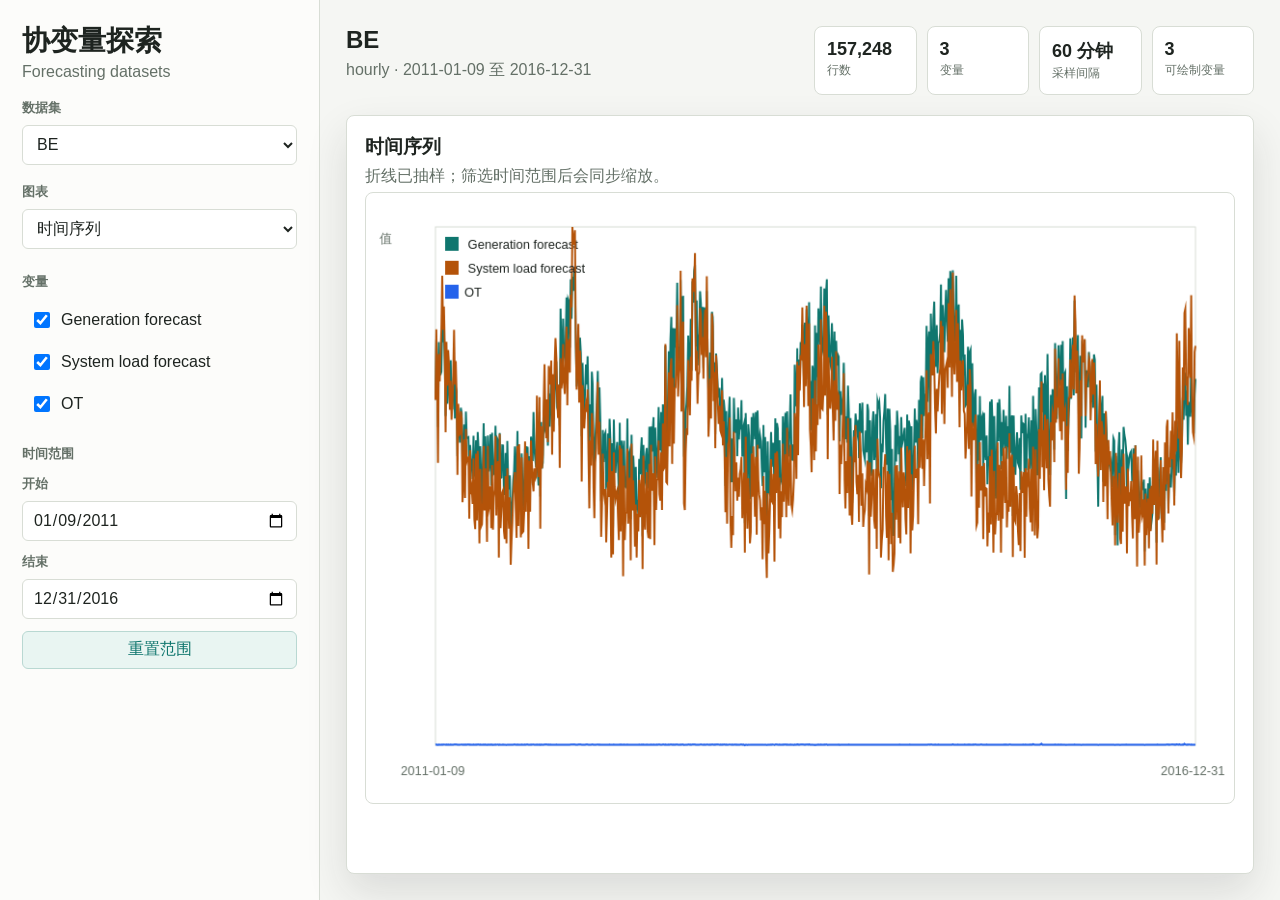
==== visualization/index.html @ 69a54b28 "first commit" ====
<!doctype html>
<html lang="zh-CN">
  <head>
    <meta charset="utf-8" />
    <meta name="viewport" content="width=device-width, initial-scale=1" />
    <title>协变量时间序列探索仪表盘</title>
    <link rel="stylesheet" href="./styles.css" />
  </head>
  <body>
    <main class="app-shell">
      <aside class="sidebar">
        <div class="brand">
          <h1>协变量探索</h1>
          <p>Forecasting datasets</p>
        </div>

        <label class="field">
          <span>数据集</span>
          <select id="datasetSelect"></select>
        </label>

        <label class="field">
          <span>图表</span>
          <select id="viewSelect">
            <option value="series">时间序列</option>
            <option value="seasonality">季节性热力图</option>
            <option value="distribution">分布与箱线摘要</option>
            <option value="correlation">相关性矩阵</option>
            <option value="lag">滞后相关</option>
            <option value="anomaly">异常点</option>
            <option value="channels">高维通道概览</option>
          </select>
        </label>

        <section class="panel">
          <div class="panel-title">变量</div>
          <div id="variableList" class="checks"></div>
        </section>

        <section class="panel">
          <div class="panel-title">时间范围</div>
          <label class="field compact">
            <span>开始</span>
            <input id="startDate" type="date" />
          </label>
          <label class="field compact">
            <span>结束</span>
            <input id="endDate" type="date" />
          </label>
          <button id="resetRange" class="secondary" type="button">重置范围</button>
        </section>
      </aside>

      <section class="workspace">
        <header class="topbar">
          <div>
            <h2 id="datasetTitle">加载中</h2>
            <p id="datasetSubtitle"></p>
          </div>
          <div id="statStrip" class="stat-strip"></div>
        </header>

        <section class="chart-card">
          <div class="chart-head">
            <div>
              <h3 id="chartTitle">时间序列</h3>
              <p id="chartNote"></p>
            </div>
          </div>
          <canvas id="mainCanvas" width="1200" height="620"></canvas>
          <div id="tableView" class="table-view hidden"></div>
        </section>
      </section>
    </main>

    <script src="./app.js"></script>
  </body>
</html>
---- visualization/styles.css ----
:root {
  --bg: #f5f6f3;
  --ink: #1e2420;
  --muted: #647067;
  --line: #d8ddd5;
  --panel: #ffffff;
  --accent: #0f766e;
  --accent-2: #b45309;
  --accent-3: #2563eb;
  --danger: #be123c;
  --shadow: 0 18px 42px rgba(30, 36, 32, 0.12);
}

* {
  box-sizing: border-box;
}

body {
  margin: 0;
  color: var(--ink);
  background: var(--bg);
  font-family: "Microsoft YaHei", "Segoe UI", Arial, sans-serif;
}

button,
select,
input {
  font: inherit;
}

.app-shell {
  display: grid;
  grid-template-columns: 320px minmax(0, 1fr);
  min-height: 100vh;
}

.sidebar {
  display: flex;
  flex-direction: column;
  gap: 18px;
  padding: 26px 22px;
  background: #fcfcfa;
  border-right: 1px solid var(--line);
}

.brand h1 {
  margin: 0;
  font-size: 28px;
  line-height: 1.1;
}

.brand p,
.topbar p,
.chart-head p {
  margin: 6px 0 0;
  color: var(--muted);
}

.field {
  display: grid;
  gap: 8px;
}

.field span,
.panel-title {
  color: var(--muted);
  font-size: 13px;
  font-weight: 700;
}

select,
input {
  width: 100%;
  min-height: 40px;
  padding: 8px 10px;
  color: var(--ink);
  background: #fff;
  border: 1px solid var(--line);
  border-radius: 6px;
}

.panel {
  display: grid;
  gap: 12px;
  padding-top: 6px;
}

.checks {
  display: grid;
  gap: 8px;
  max-height: 340px;
  overflow: auto;
  padding-right: 4px;
}

.check-row {
  display: flex;
  align-items: center;
  gap: 8px;
  min-height: 32px;
  padding: 5px 7px;
  border: 1px solid transparent;
  border-radius: 6px;
}

.check-row:hover {
  border-color: var(--line);
  background: #f5f8f6;
}

.check-row input {
  width: 16px;
  min-height: 16px;
}

.secondary {
  min-height: 38px;
  color: var(--accent);
  background: #e9f5f2;
  border: 1px solid #b9d8d2;
  border-radius: 6px;
  cursor: pointer;
}

.workspace {
  display: grid;
  grid-template-rows: auto 1fr;
  gap: 20px;
  padding: 26px;
  min-width: 0;
}

.topbar {
  display: flex;
  align-items: flex-start;
  justify-content: space-between;
  gap: 18px;
}

.topbar h2,
.chart-head h3 {
  margin: 0;
}

.stat-strip {
  display: grid;
  grid-template-columns: repeat(4, minmax(100px, 1fr));
  gap: 10px;
  min-width: 440px;
}

.stat {
  padding: 12px;
  background: var(--panel);
  border: 1px solid var(--line);
  border-radius: 8px;
}

.stat b {
  display: block;
  font-size: 18px;
}

.stat span {
  color: var(--muted);
  font-size: 12px;
}

.chart-card {
  min-width: 0;
  padding: 18px;
  background: var(--panel);
  border: 1px solid var(--line);
  border-radius: 8px;
  box-shadow: var(--shadow);
}

.chart-head {
  display: flex;
  align-items: flex-start;
  justify-content: space-between;
  min-height: 58px;
}

canvas {
  display: block;
  width: 100%;
  height: min(68vh, 620px);
  border: 1px solid var(--line);
  border-radius: 8px;
  background: #fff;
}

.table-view {
  overflow: auto;
  max-height: min(68vh, 620px);
  border: 1px solid var(--line);
  border-radius: 8px;
}

table {
  width: 100%;
  border-collapse: collapse;
  background: #fff;
}

th,
td {
  padding: 10px 12px;
  border-bottom: 1px solid var(--line);
  text-align: left;
  white-space: nowrap;
}

th {
  position: sticky;
  top: 0;
  background: #eef3ef;
}

.hidden {
  display: none;
}

@media (max-width: 980px) {
  .app-shell {
    grid-template-columns: 1fr;
  }

  .sidebar {
    border-right: none;
    border-bottom: 1px solid var(--line);
  }

  .topbar {
    display: grid;
  }

  .stat-strip {
    min-width: 0;
    grid-template-columns: repeat(2, minmax(0, 1fr));
  }
}
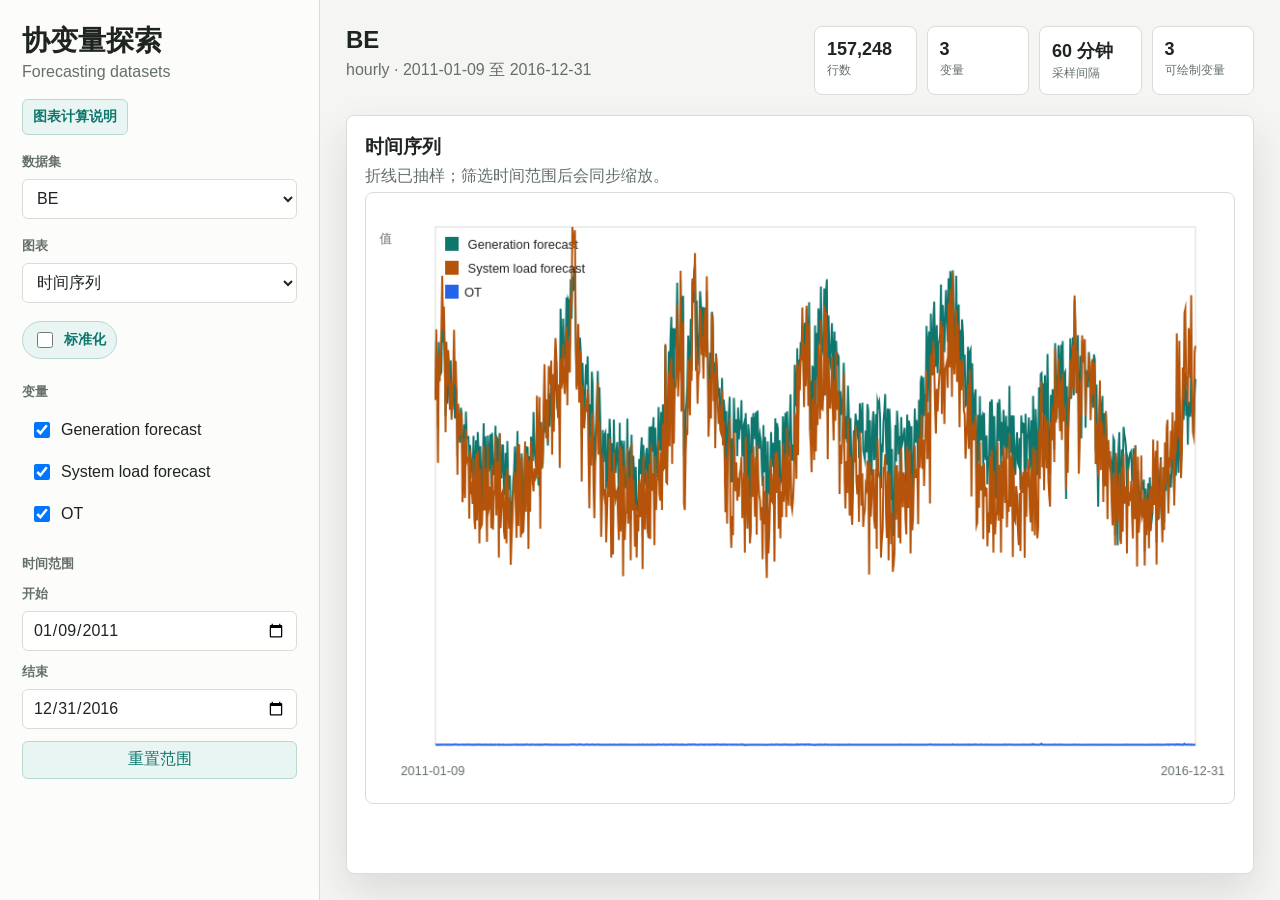
==== commit aa024f3a: "feat: normalization; calculation definition" ====
--- a/visualization/index.html
+++ b/visualization/index.html
@@ -14,6 +14,8 @@
           <p>Forecasting datasets</p>
         </div>
 
+        <a class="doc-link" href="./calculations.html">图表计算说明</a>
+
         <label class="field">
           <span>数据集</span>
           <select id="datasetSelect"></select>
@@ -27,9 +29,15 @@
             <option value="distribution">分布与箱线摘要</option>
             <option value="correlation">相关性矩阵</option>
             <option value="lag">滞后相关</option>
+            <option value="periodicity">周期性分析</option>
             <option value="anomaly">异常点</option>
             <option value="channels">高维通道概览</option>
           </select>
+        </label>
+
+        <label id="standardizeControl" class="toggle-row">
+          <input id="standardizeToggle" type="checkbox" />
+          <span>标准化</span>
         </label>
 
         <section class="panel">
--- a/visualization/styles.css
+++ b/visualization/styles.css
@@ -51,7 +51,10 @@
 
 .brand p,
 .topbar p,
-.chart-head p {
+.chart-head p,
+.doc-header p,
+.doc-section p,
+.doc-card p {
   margin: 6px 0 0;
   color: var(--muted);
 }
@@ -59,6 +62,25 @@
 .field {
   display: grid;
   gap: 8px;
+}
+
+.doc-link {
+  display: inline-flex;
+  align-items: center;
+  width: fit-content;
+  min-height: 36px;
+  padding: 7px 10px;
+  color: var(--accent);
+  background: #e9f5f2;
+  border: 1px solid #b9d8d2;
+  border-radius: 6px;
+  text-decoration: none;
+  font-size: 14px;
+  font-weight: 700;
+}
+
+.doc-link:hover {
+  background: #dff0ec;
 }
 
 .field span,
@@ -113,6 +135,28 @@
   min-height: 16px;
 }
 
+.toggle-row {
+  display: flex;
+  align-items: center;
+  gap: 8px;
+  min-height: 38px;
+  width: fit-content;
+  padding: 7px 10px;
+  color: var(--accent);
+  background: #e9f5f2;
+  border: 1px solid #b9d8d2;
+  border-radius: 999px;
+  cursor: pointer;
+  font-size: 14px;
+  font-weight: 700;
+}
+
+.toggle-row input {
+  width: 16px;
+  min-height: 16px;
+  accent-color: var(--accent);
+}
+
 .secondary {
   min-height: 38px;
   color: var(--accent);
@@ -196,6 +240,14 @@
   max-height: min(68vh, 620px);
   border: 1px solid var(--line);
   border-radius: 8px;
+}
+
+.empty-state {
+  min-height: 180px;
+  display: grid;
+  place-items: center;
+  color: var(--muted);
+  background: #fff;
 }
 
 table {
@@ -218,6 +270,68 @@
   background: #eef3ef;
 }
 
+.doc-shell {
+  max-width: 1160px;
+  margin: 0 auto;
+  padding: 32px 24px 48px;
+}
+
+.doc-header {
+  display: grid;
+  gap: 12px;
+  margin-bottom: 24px;
+}
+
+.doc-header h1,
+.doc-section h2,
+.doc-card h2 {
+  margin: 0;
+}
+
+.doc-header h1 {
+  font-size: 34px;
+  line-height: 1.15;
+}
+
+.doc-section {
+  padding: 18px;
+  margin-bottom: 18px;
+  background: var(--panel);
+  border: 1px solid var(--line);
+  border-radius: 8px;
+}
+
+.doc-grid {
+  display: grid;
+  grid-template-columns: repeat(2, minmax(0, 1fr));
+  gap: 14px;
+}
+
+.doc-card {
+  display: grid;
+  align-content: start;
+  gap: 8px;
+  min-height: 210px;
+  padding: 18px;
+  background: var(--panel);
+  border: 1px solid var(--line);
+  border-radius: 8px;
+}
+
+code {
+  color: var(--accent);
+  font-family: Consolas, "SFMono-Regular", monospace;
+}
+
+pre {
+  margin: 4px 0;
+  padding: 10px 12px;
+  overflow: auto;
+  background: #f5f8f6;
+  border: 1px solid var(--line);
+  border-radius: 6px;
+}
+
 .hidden {
   display: none;
 }
@@ -240,4 +354,8 @@
     min-width: 0;
     grid-template-columns: repeat(2, minmax(0, 1fr));
   }
-}
+
+  .doc-grid {
+    grid-template-columns: 1fr;
+  }
+}
